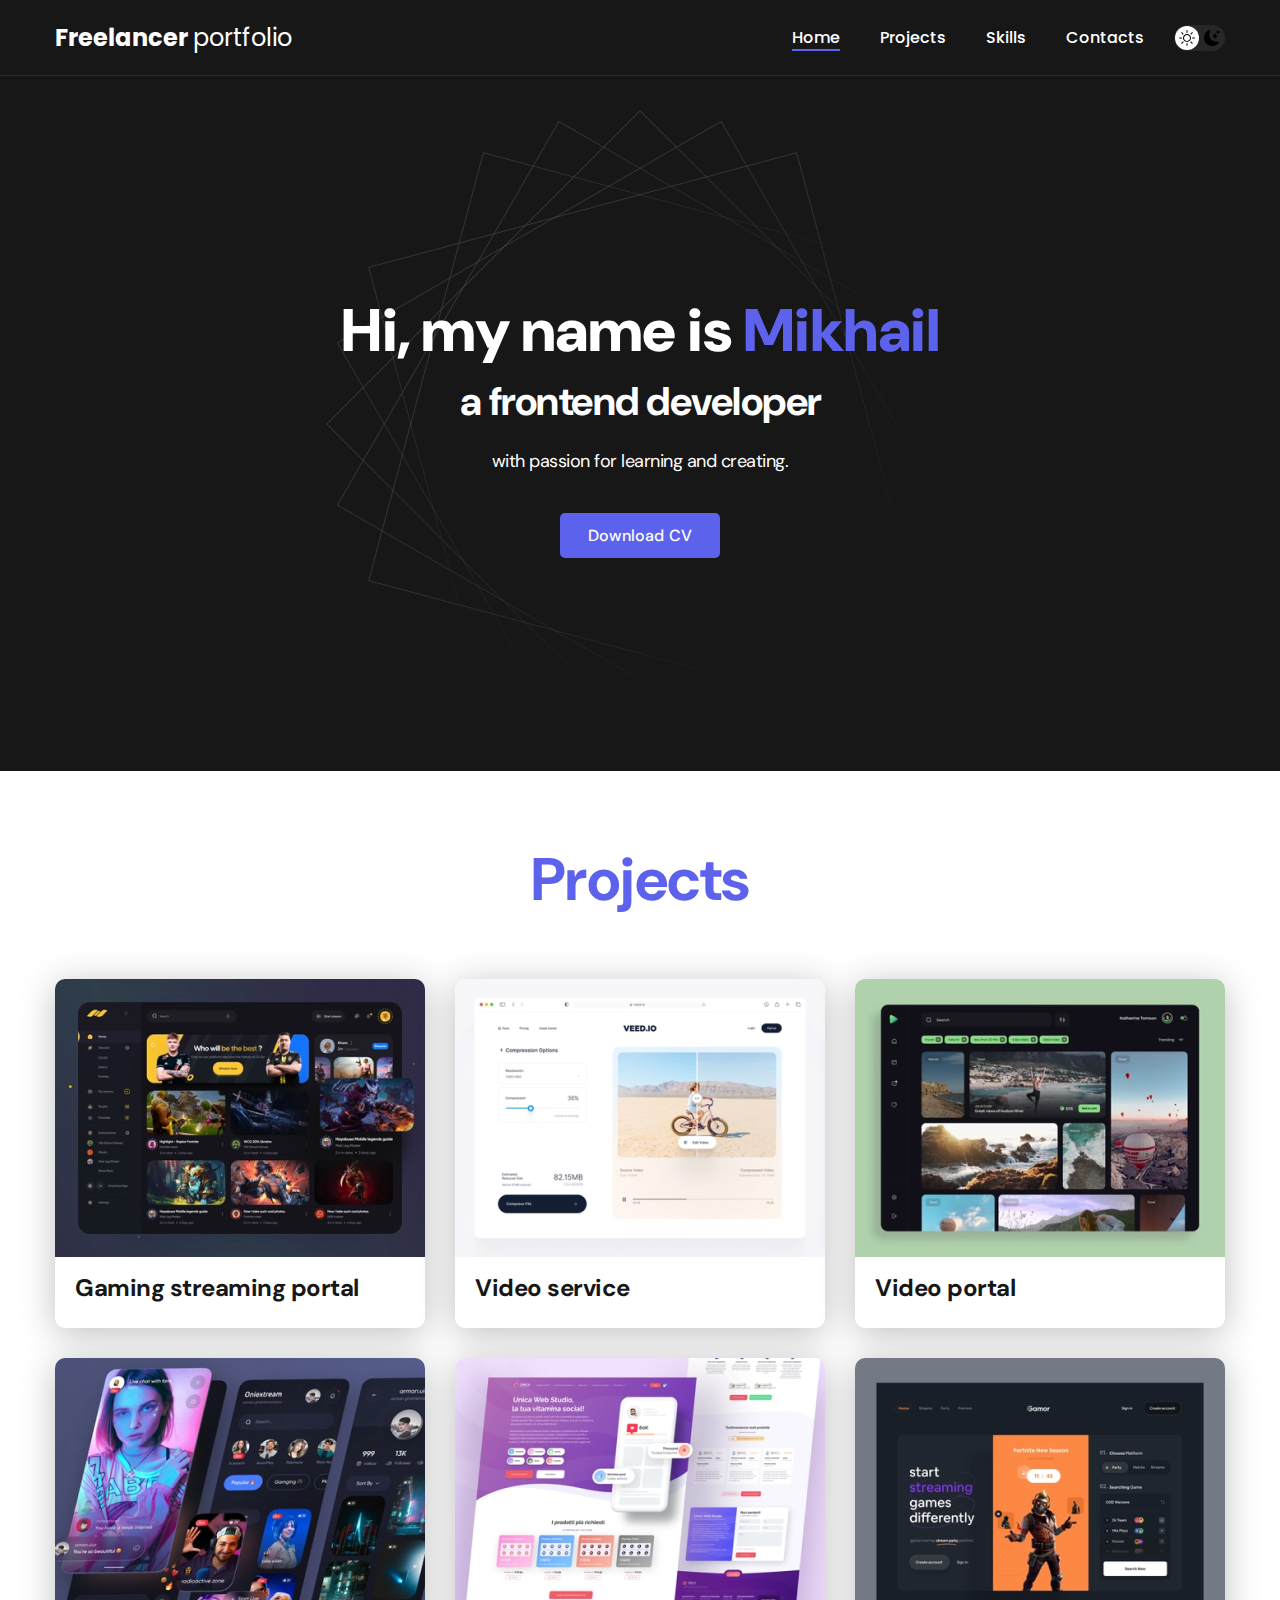
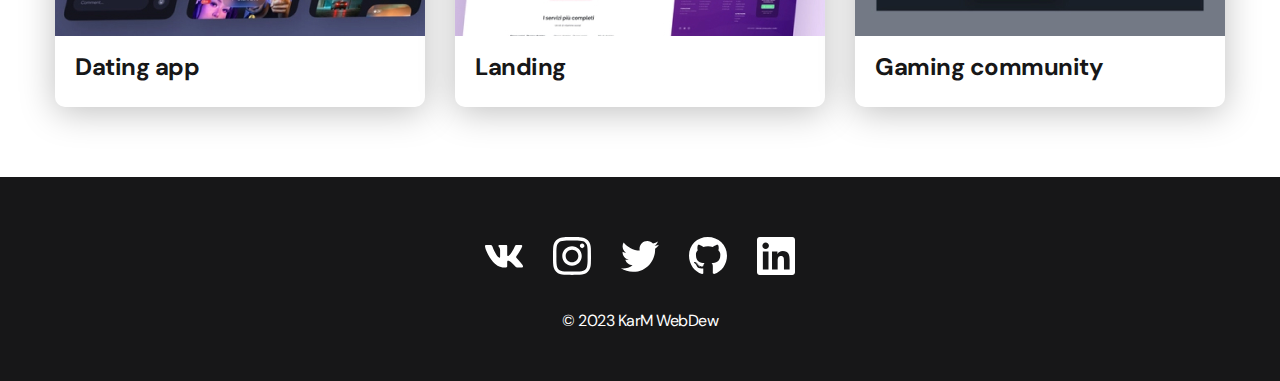
==== index.html @ 6a82a4c4 "first commit" ====
<!DOCTYPE html>
<html lang="en">
<head>
    <meta charset="UTF-8">
    <meta http-equiv="X-UA-Compatible" content="IE=edge">
    <meta name="viewport" content="width=device-width, initial-scale=1.0">
    <title>My Portfolio</title>
    <link rel="stylesheet" href="css/main.css">
</head>
<body>
    <nav class="nav">
        <div class="container">
            <div class="nav-row">
                <a class="logo" href="index.html"> <strong>Freelancer </strong>portfolio </a>

                <button class="dark-mode-btn">
                    <img class="dark-mode-btn__icon" src="./img/icons/Sun.svg" alt="Light mode">
                    <img class="dark-mode-btn__icon" src="./img/icons/Moon.svg" alt="Dark mode">
                </button>

                <ul class="nav-list">
                    <li class="nav-list__item">
                        <a href="./index.html" class="nav-list__link  nav-list__link--active">Home</a>
                    </li>
                    <li class="nav-list__item">
                        <a href="./project-page.html" class="nav-list__link ">Projects</a>
                    </li>
                    <li class="nav-list__item">
                        <a href="./skills.html" class="nav-list__link">Skills</a>
                    </li>
                    <li class="nav-list__item">
                        <a href="./contacts.html" class="nav-list__link">Contacts</a>
                    </li>
                </ul>
            </div>
        </div>
    </nav>

    <!-- Header -->
    <header class="header">
        <div class="header__inner">
            <h1 class="header__title">
                <strong> Hi, my name is <em>Mikhail</em></strong><br>
                a frontend developer
            </h1>
            <div class="header__text">
                <p>with passion for learning and creating.</p>
            </div>
            <a href="#!" class="btn">Download CV</a>
        </div>
    </header>

    <!-- Projects -->
    <main class="section">
        <div class="container">
            <h2 class="title-1">Projects</h2>
            <ul class="projects">
                <li class="project">
                    <a href="./project-page.html">
                        <img src="./img/projects/01.jpg" alt="project1" class="project__image">
                        <h3 class="project__title">Gaming streaming portal</h3>
                    </a>
                </li>
                <li class="project">
                    <a href="./project-page.html">
                        <img src="./img/projects/02.jpg" alt="project2" class="project__image">
                        <h3 class="project__title">Video service</h3>
                    </a>
                </li>
                <li class="project">
                    <a href="./project-page.html">
                        <img src="./img/projects/03.jpg" alt="project3" class="project__image">
                        <h3 class="project__title">Video portal</h3>
                    </a>
                </li>
                <li class="project">
                    <a href="./project-page.html">
                        <img src="./img/projects/04.jpg" alt="project4" class="project__image">
                        <h3 class="project__title">Dating app</h3>
                    </a>
                </li>
                <li class="project">
                    <a href="./project-page.html">
                        <img src="./img/projects/05.jpg" alt="project5" class="project__image">
                        <h3 class="project__title">Landing</h3>
                    </a>
                </li>
                <li class="project">
                    <a href="./project-page.html">
                        <img src="./img/projects/06.jpg" alt="project6" class="project__image">
                        <h3 class="project__title">Gaming community</h3>
                    </a>
                </li>
            </ul><!-- /.projects -->
        </div><!-- /.container -->
    </main> <!-- /.section -->

    <!-- Footer -->
    <footer class="footer">
        <div class="container">
            <div class="footer__wrapper">
                <ul class="social">
                    <li class="social__item">
                        <a href="#!">
                            <img src="img/vk.svg" alt="vk">
                        </a>
                    </li>
                    <li class="social__item">
                        <a href="#!">
                            <img src="img/instagram.svg" alt="vk">
                        </a>
                    </li>
                    <li class="social__item">
                        <a href="#!">
                            <img src="img/twitter.svg" alt="vk">
                        </a>
                    </li>
                    <li class="social__item">
                        <a href="#!">
                            <img src="img/gitHub.svg" alt="vk">
                        </a>
                    </li>
                    <li class="social__item">
                        <a href="#!">
                            <img src="img/linkedIn.svg" alt="vk">
                        </a>
                    </li>
                </ul> <!-- /.social -->
                <div class="copyright">
                    <p>© 2023 KarM WebDew</p>
                </div>
            </div>
        </div> <!-- /.container -->
    </footer> <!-- /.footer -->

    <script src="./js/main.js"></script>
</body>
</html>
---- css/main.css ----
@import "./reset.css";
@import url('https://fonts.googleapis.com/css2?family=DM+Sans:wght@400;500;700&family=Poppins:wght@400;500;700&display=swap');


/*
    font-family: 'DM Sans', sans-serif;
    font-family: 'Poppins', sans-serif;
*/
:root {
    --black: #171718;
    --black-border: #26292D;
    --white: #fff;
    --purple: #5C62EC;

    --text-color:var(--black);
    --dark-bg: var(--black);
    --dark-border:var(--black-border);
    --header-text:var(--white);
    --accent:var(--purple);

    /* Light mode */
    --page-bg: var(--white);
    --text-color: var(--black);

    --title-1: var(--accent);

    --project-card-bg: var(--white);
    --project-card-text: var(--black);

    --box-shadow:  0px 5px 35px rgba(0, 0, 0, 0.25);


}

.dark {
    /* dark mode */
    --page-bg: #252526;
    --text-color: var(--white);

    --title-1: var(--white);
    --project-card-bg: var(--black);
    --project-card-text: var(--white);
    --box-shadow:  0px 5px 35px rgba(0, 0, 0, 0.8);
}


html, body {
    display: flex;
    flex-direction: column;
    min-height: 100vh;

    font-family: 'DM Sans', sans-serif;
    letter-spacing: -.5px;

    /* Color mode */
    background-color: var(--page-bg);
    color: var(--text-color);
}

body {

}

.container {
    margin: 0 auto;
    padding: 0 15px;
    max-width: 1200px;
}

.section {
    padding: 70px 0;
}

.title-1 {
    margin-bottom: 60px;
    font-size: 60px;
    font-weight: 700;
    line-height: 1.3;
    color: var(--title-1);

    text-align: center;
}

.title-2 {
    margin-bottom: 20px;
    font-size: 40px;
    line-height: 1.3;
    font-weight: 700;
}

/* Navigation */
.nav {
    font-family: 'Poppins', sans-serif;
    letter-spacing: normal;
    padding: 20px 0;
    background-color: var(--dark-bg);
    color: var(--header-text);

    border-bottom: 1px solid var(--dark-border);
}

.nav-row {
    display: flex;
    flex-direction: row;
    flex-wrap: wrap;
    justify-content: flex-end;
    align-items: center;
    column-gap: 30px;
    row-gap: 20px;
}

.logo {
    margin-right: auto;
    color: var(--header-text);
    font-size: 24px;
}

.logo strong {
    font-weight: 700;
}

.nav-list {
    display: flex;
    flex-direction: row;
    flex-wrap: wrap;
    align-items: center;
    row-gap: 10px;
    column-gap: 40px;
    font-size: 16px;
    font-weight: 500;
}

.nav-list__link {
    color: var(--header-text);

    transition: all .2s ease-in;

}

.nav-list__link:hover {
    opacity: 0.8;
}

.nav-list__link--active {
    position: relative;
}

.nav-list__link--active::before {
    content: "";
    display: block;
    height: 2px;
    width: 100%;
    background-color: var(--accent);

    position: absolute;
    left: 0;
    top: 100%;
}

/* Dark mode button */
.dark-mode-btn {
    position: relative;
    display: flex;
    justify-content: space-between;
    order: 9;
    width: 51px;
    height: 26px;
    padding: 5px;
    background-color: #272727;
    border-radius: 55px;
}

.dark-mode-btn::before {
    position: absolute;
    top: 1px;
    left: 1px;


    content: "";
    display: block;
    height: 24px;
    width: 24px;
    border-radius: 50%;
    background-color: #fff;

    transition: all .2s ease-in;
}

.dark-mode-btn--active::before {
    left: 26px;
}

.dark-mode-btn__icon {
    position: relative;
    z-index: 9;
}

/* Header */
.header {
    padding: 40px 0;
    min-height: 695px;

    background: var(--dark-bg) url('./../img/header-bg.png') center no-repeat;

    color: var(--header-text);
    display: flex;
    justify-content: center;
    align-items: center;

}

.header__inner {
    padding: 0 15px;
    width: 660px;
    text-align: center;
}

.header__title {
    margin-bottom: 20px;
    font-size: 40px;
    font-weight: 700;
    line-height: 1.4;
}

.header__title strong {
    font-size: 60px;
}

.header__title em {
    font-style: normal;
    color: var(--accent);
}

.header__text {
    margin-bottom: 40px;
    font-size: 18px;
    line-height: 1.333;
}

.header__text p+p {
    margin-top: .5em;
}

.btn {
    display: inline-block;
    padding: 12px 28px;
    background-color: var(--accent);
    color: var(--white);
    font-size: 16px;
    letter-spacing: 0.15px;
    font-weight: 500;

    border-radius: 5px;
    text-decoration: none;

    transition: all .2s ease-in;
}

.btn:hover {
    opacity: 0.8;
}

/* эффект нажатия */
.btn:active {
    position: relative;
    top: 1px;
}

.btn-outline {
    display: flex;
    column-gap: 10px;
    align-items: center;
    padding: 12px 20px;

    border: 2px solid var(--black-border);
    border-radius: 5px;

    color: var(--black);
    font-weight: 500;
    background-color: var(--white);


    transition: all .2s ease-in;
}

.btn-outline:hover {
    opacity: 0.8;
    box-shadow: 0px 5px 10px rgba(0, 0, 0, 0.45);
}

/* эффект нажатия */
.btn-outline:active {
    position: relative;
    top: 1px;
}


/* Projects */
.projects {
    display: flex;
    justify-content: center;
    flex-wrap: wrap;
    row-gap: 30px;
    column-gap: 30px;
}

.project {
    max-width: 370px;
    background-color: var(--project-card-bg);
    border-radius: 10px;
    overflow: hidden;

    box-shadow: var(--box-shadow);

    transition: all .2s ease-in;

}

.project:hover {
    box-shadow: 0px 5px 35px rgba(0, 0, 0, .5);
    transform: scale(1.02);
}


.project__title {
    padding: 15px 20px 25px;
    font-weight: 700;
    font-size: 24px;
    line-height: 1.3;
    color: var(--project-card-text);
}

/* Project details */
.project-details {
    margin: 0 auto;
    max-width: 865px;
    display: flex;
    flex-direction: column;
    align-items: center;
}

.project-details__cover {
    max-width: 100%;
    margin-bottom: 40px;
    box-shadow: var(--box-shadow);
    border-radius: 10px;
}

.project-details__description {
    margin-bottom: 30px;
    font-size: 24px;
    font-weight: 700;
    line-height: 1.3;
    text-align: center;
}

/* Content List */


.content-list {
    margin: 0 auto;
    max-width: 570px;
    display: flex;
    flex-direction: column;
    row-gap: 40px;
    align-items: center;
    text-align: center;
}

.content-list__item {
    font-size: 18px;
    line-height: 1.5;
}

.content-list__item p + p {
    margin-top: 0.5em;
}

.content-list__item a {
    color: var(--accent);
    font-size: 18px;
}




/* Footer */
.footer {
    margin-top: auto;
    padding: 60px 0 50px;
    background-color: var(--dark-bg);
    color: var(--header-text);
}

.footer__wrapper {
    display: flex;
    flex-direction: column;
    align-items: center;
    row-gap: 27px;
}

.social {
    display: flex;
    column-gap: 30px;
    align-items: center;
}

.copyright {
    margin-top: 0.5em;
}

/* Media */
@media (max-width:620px) {
    .nav-row {
        justify-content: space-between;
    }

    .dark-mode-btn{
        order: 0;
    }

    .header {
        min-height: unset;
    }

    .header__title {
        font-size: 30px;
    }

    .header__title strong{
        font-size: 40px;
    }

    .section {
        padding: 40px 0;
    }

    .title-1 {
        font-size: 40px;
        margin-bottom: 30px;
    }

    .title-2 {
        margin-bottom: 10px;
        font-size: 30px;
    }

    .project__title {
        font-size: 22px;
    }

    .project-details__description {
        margin-bottom: 20px;
        font-size: 22px;
    }

    .footer {
        padding: 40px 0 30px;
    }

    .footer__wrapper {
        row-gap: 20px;
    }

    .social__item {
        width: 28px;
    }

    .social {
        column-gap: 20px;
        row-gap: 20px;
    }

    .content-list {
        row-gap: 20px;
    }

    .content-list__item {
        font-size: 16px;
    }

}
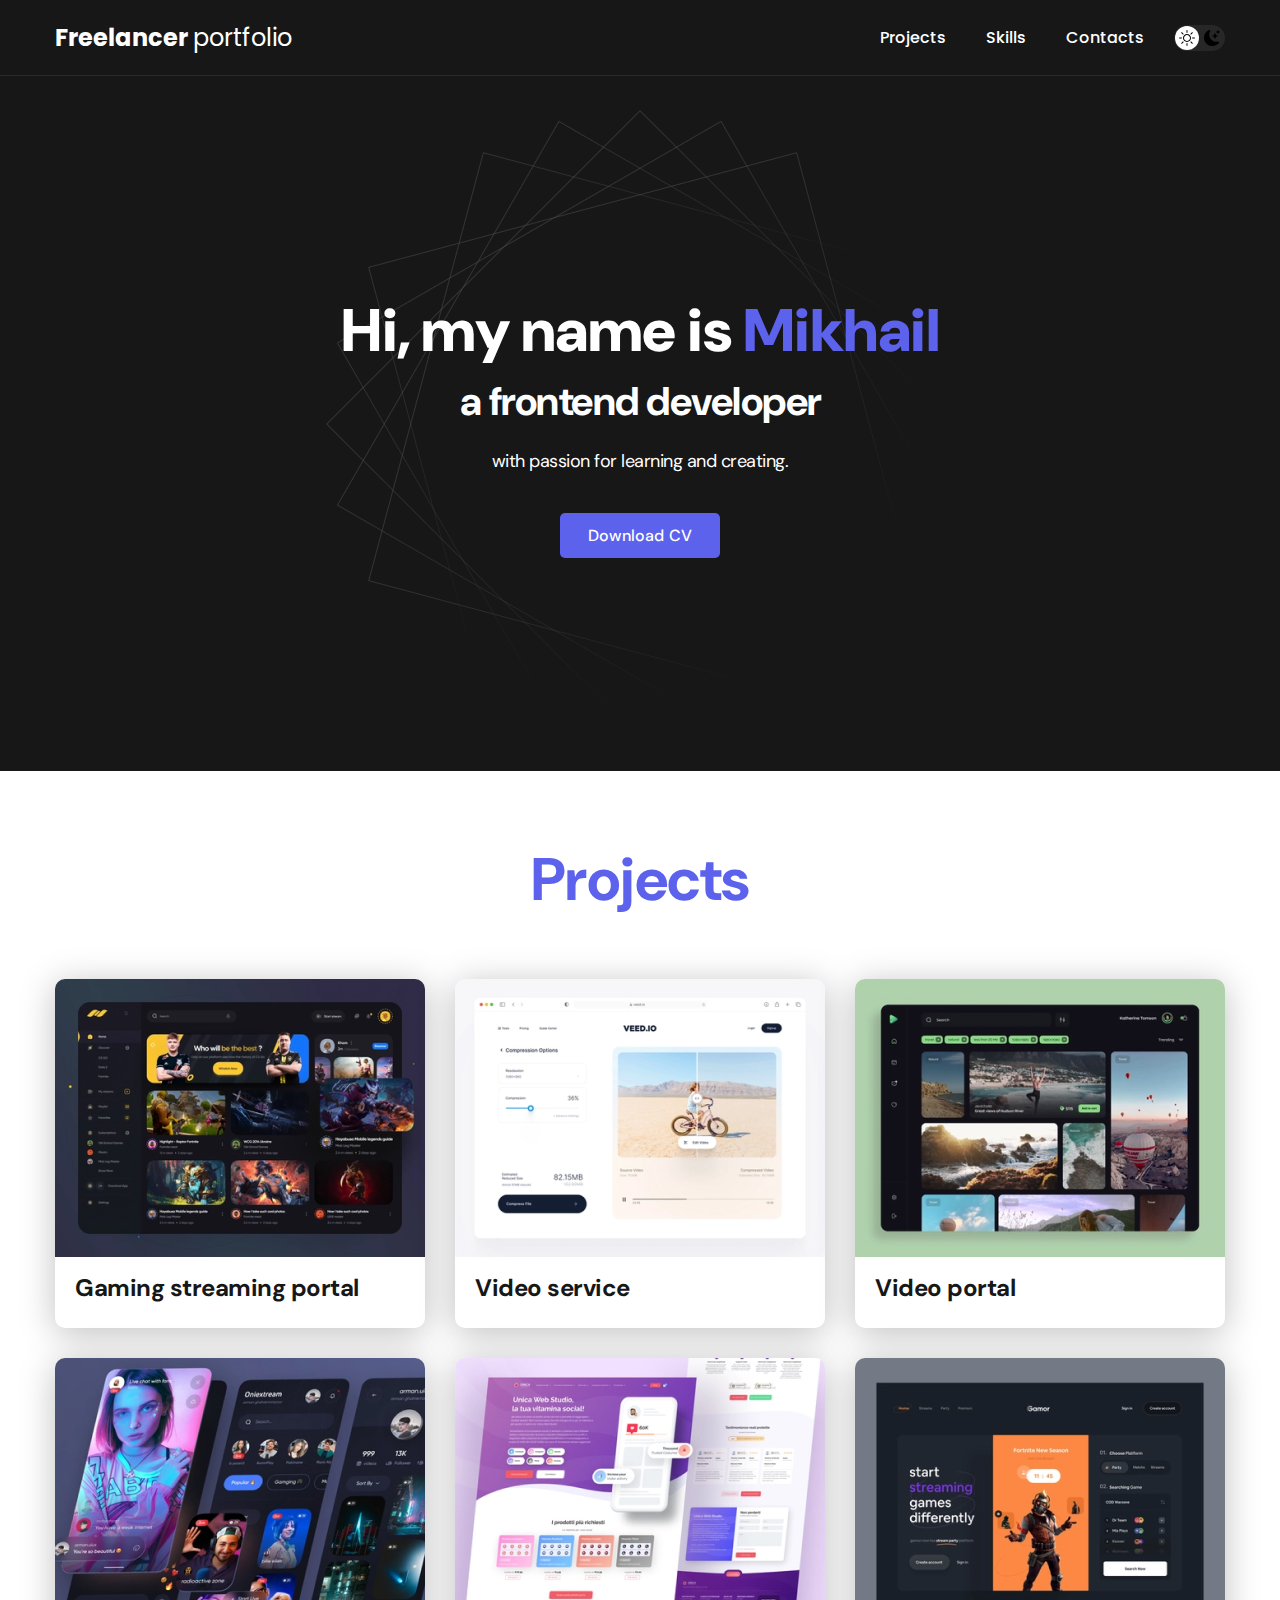
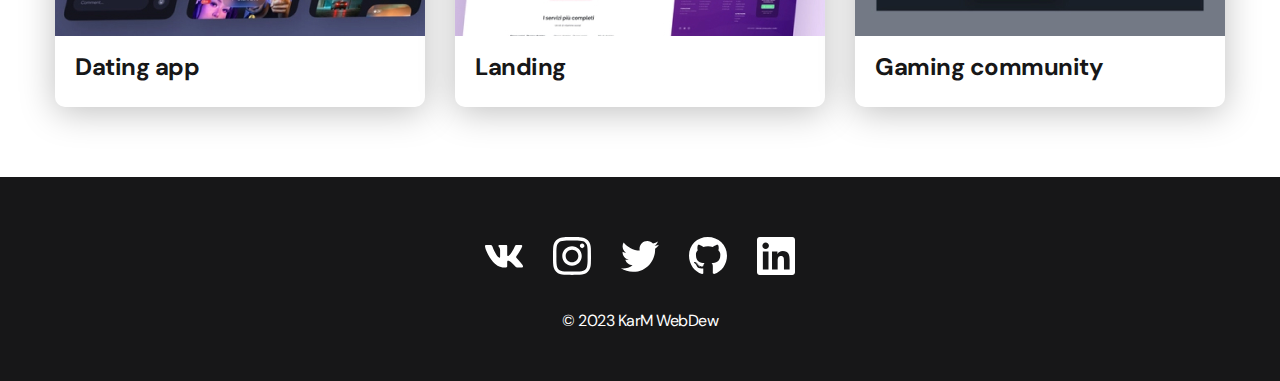
==== commit 82796e39: "navigation fix" ====
--- a/index.html
+++ b/index.html
@@ -19,9 +19,6 @@
                 </button>
 
                 <ul class="nav-list">
-                    <li class="nav-list__item">
-                        <a href="./index.html" class="nav-list__link  nav-list__link--active">Home</a>
-                    </li>
                     <li class="nav-list__item">
                         <a href="./project-page.html" class="nav-list__link ">Projects</a>
                     </li>
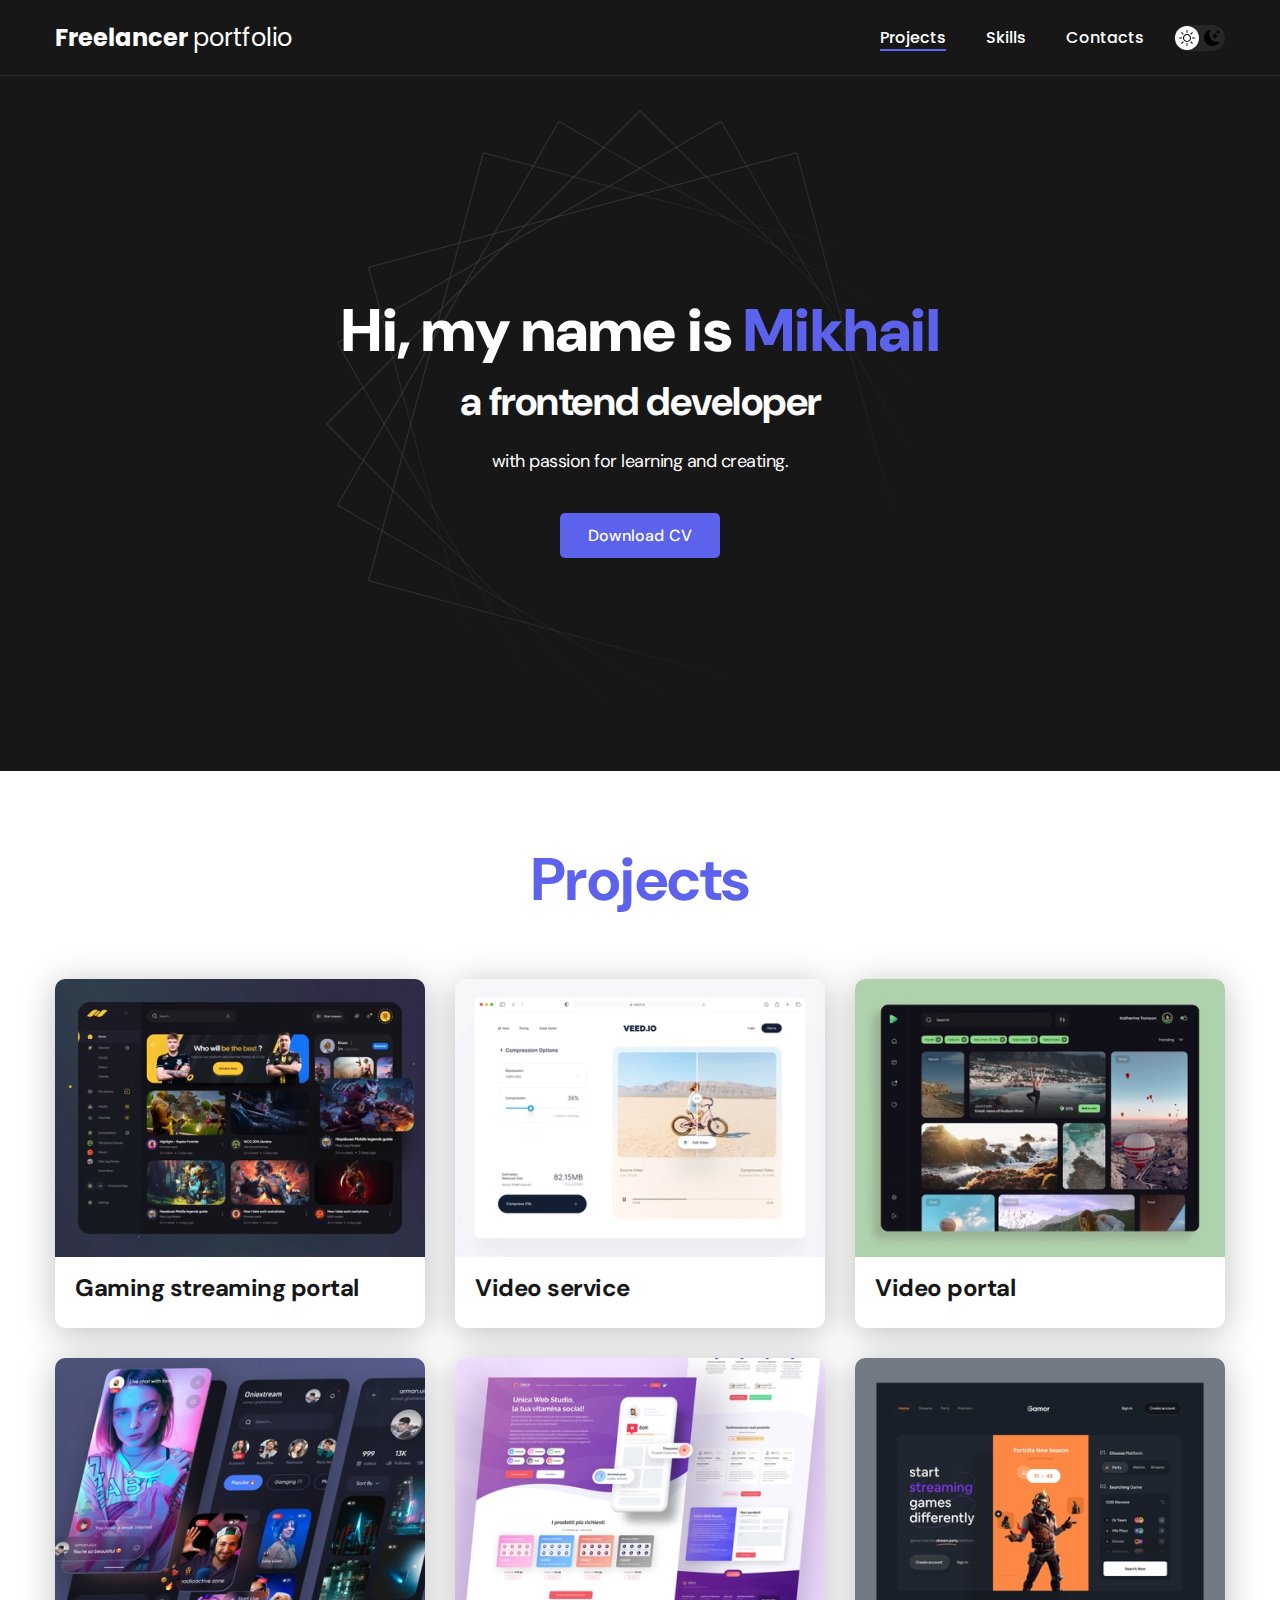
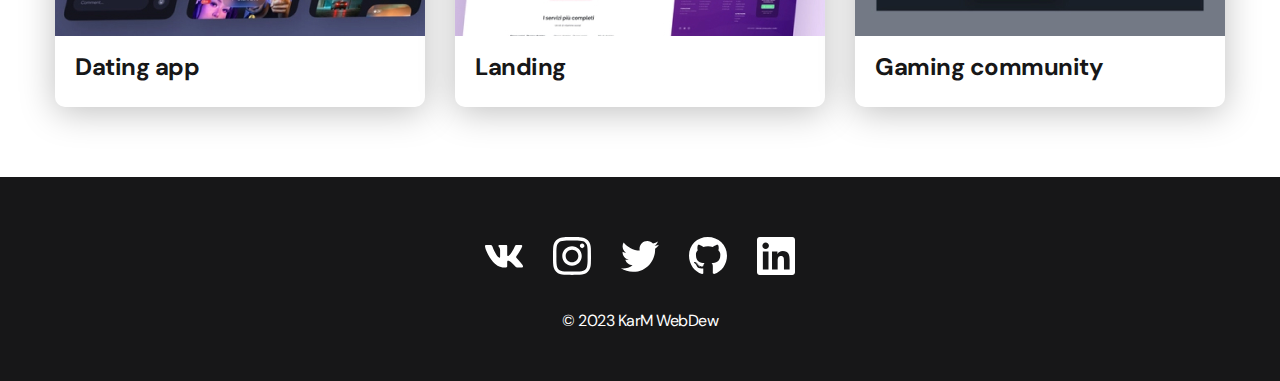
==== commit 752a3a0b: "navigation fix-2" ====
--- a/index.html
+++ b/index.html
@@ -20,7 +20,7 @@
 
                 <ul class="nav-list">
                     <li class="nav-list__item">
-                        <a href="./project-page.html" class="nav-list__link ">Projects</a>
+                        <a href="./index.html" class="nav-list__link  nav-list__link--active">Projects</a>
                     </li>
                     <li class="nav-list__item">
                         <a href="./skills.html" class="nav-list__link">Skills</a>
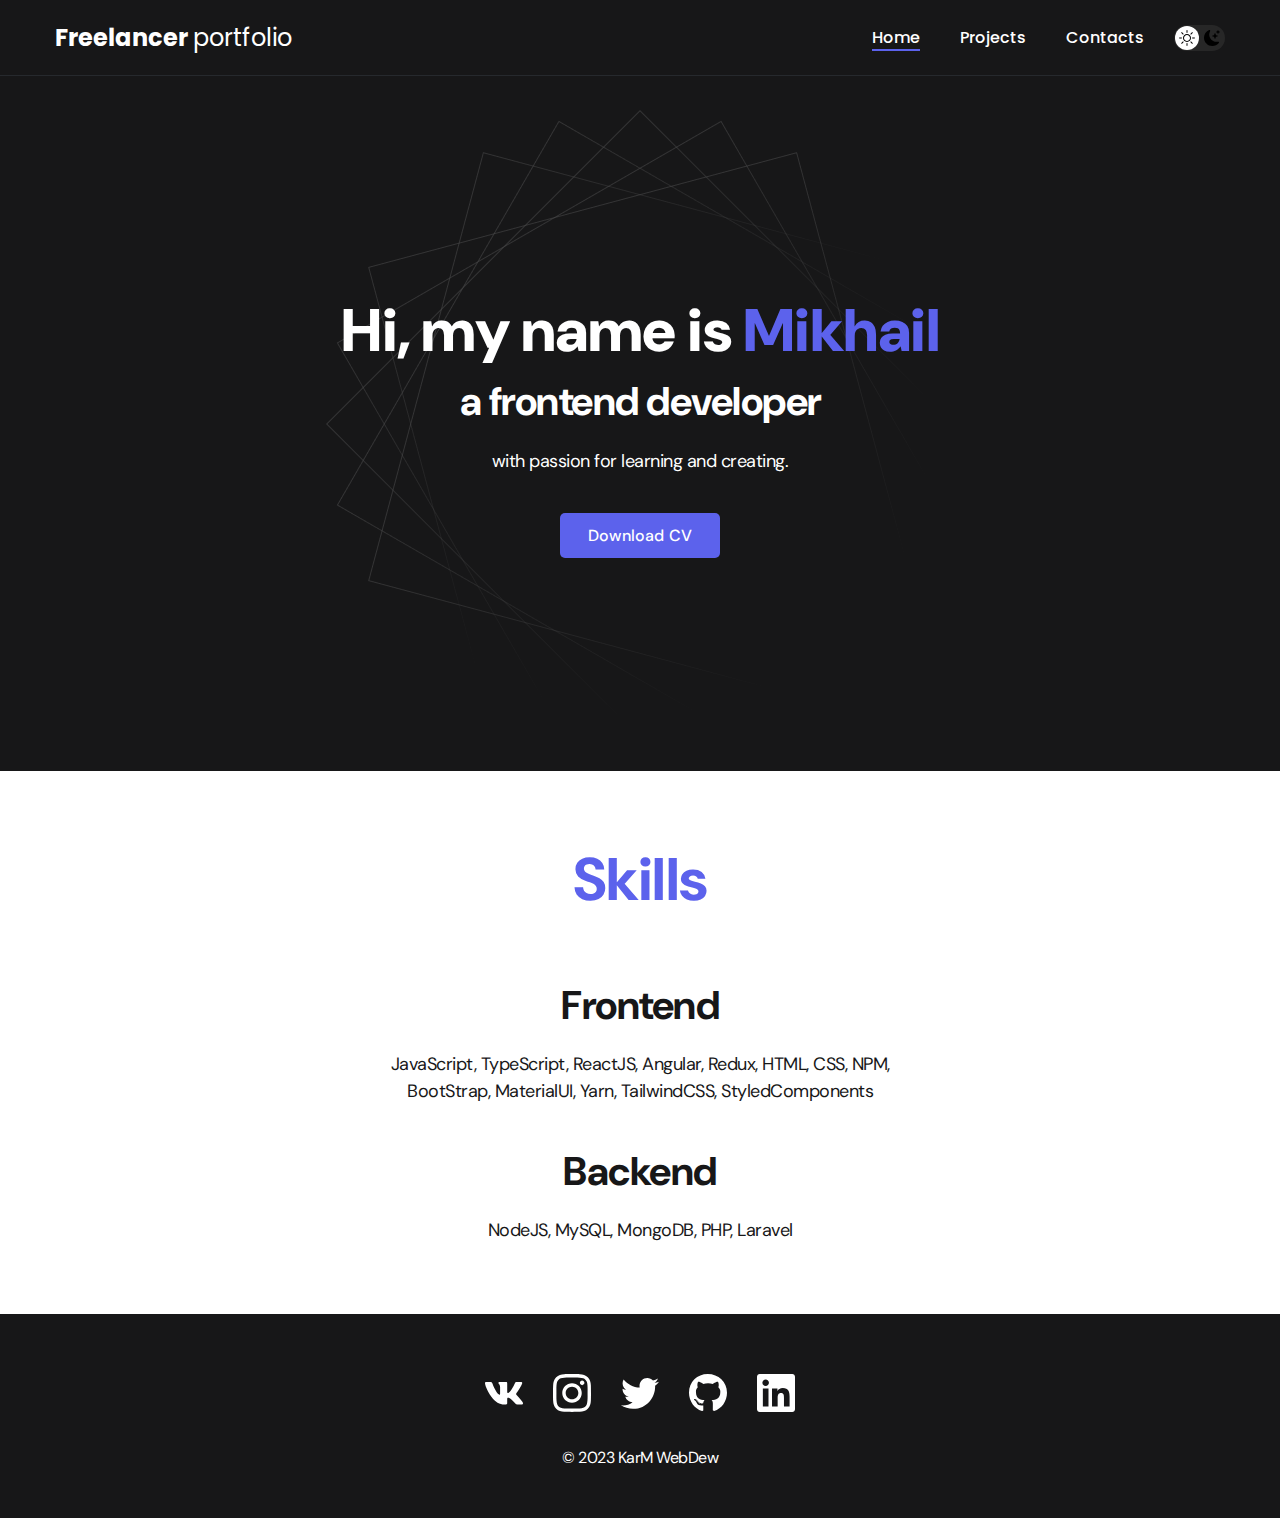
==== commit de825f7d: "structure change" ====
--- a/index.html
+++ b/index.html
@@ -20,10 +20,10 @@
 
                 <ul class="nav-list">
                     <li class="nav-list__item">
-                        <a href="./index.html" class="nav-list__link  nav-list__link--active">Projects</a>
+                        <a href="./index.html" class="nav-list__link  nav-list__link--active">Home</a>
                     </li>
                     <li class="nav-list__item">
-                        <a href="./skills.html" class="nav-list__link">Skills</a>
+                        <a href="./projects.html" class="nav-list__link">Projects</a>
                     </li>
                     <li class="nav-list__item">
                         <a href="./contacts.html" class="nav-list__link">Contacts</a>
@@ -47,50 +47,23 @@
         </div>
     </header>
 
-    <!-- Projects -->
+    <!-- Skills -->
     <main class="section">
         <div class="container">
-            <h2 class="title-1">Projects</h2>
-            <ul class="projects">
-                <li class="project">
-                    <a href="./project-page.html">
-                        <img src="./img/projects/01.jpg" alt="project1" class="project__image">
-                        <h3 class="project__title">Gaming streaming portal</h3>
-                    </a>
+            <h1 class="title-1">Skills</h1>
+            <ul class="content-list">
+                <li class="content-list__item">
+                    <h2 class="title-2">Frontend </h2>
+                    <p>JavaScript, TypeScript, ReactJS, Angular, Redux, HTML, CSS, NPM, BootStrap, MaterialUI, Yarn, TailwindCSS, StyledComponents</p>
                 </li>
-                <li class="project">
-                    <a href="./project-page.html">
-                        <img src="./img/projects/02.jpg" alt="project2" class="project__image">
-                        <h3 class="project__title">Video service</h3>
-                    </a>
+                <li class="content-list__item">
+                    <h2 class="title-2">Backend</h2>
+                    <p>NodeJS, MySQL, MongoDB, PHP, Laravel</p>
                 </li>
-                <li class="project">
-                    <a href="./project-page.html">
-                        <img src="./img/projects/03.jpg" alt="project3" class="project__image">
-                        <h3 class="project__title">Video portal</h3>
-                    </a>
-                </li>
-                <li class="project">
-                    <a href="./project-page.html">
-                        <img src="./img/projects/04.jpg" alt="project4" class="project__image">
-                        <h3 class="project__title">Dating app</h3>
-                    </a>
-                </li>
-                <li class="project">
-                    <a href="./project-page.html">
-                        <img src="./img/projects/05.jpg" alt="project5" class="project__image">
-                        <h3 class="project__title">Landing</h3>
-                    </a>
-                </li>
-                <li class="project">
-                    <a href="./project-page.html">
-                        <img src="./img/projects/06.jpg" alt="project6" class="project__image">
-                        <h3 class="project__title">Gaming community</h3>
-                    </a>
-                </li>
-            </ul><!-- /.projects -->
+            </ul>
         </div><!-- /.container -->
     </main> <!-- /.section -->
+
 
     <!-- Footer -->
     <footer class="footer">
